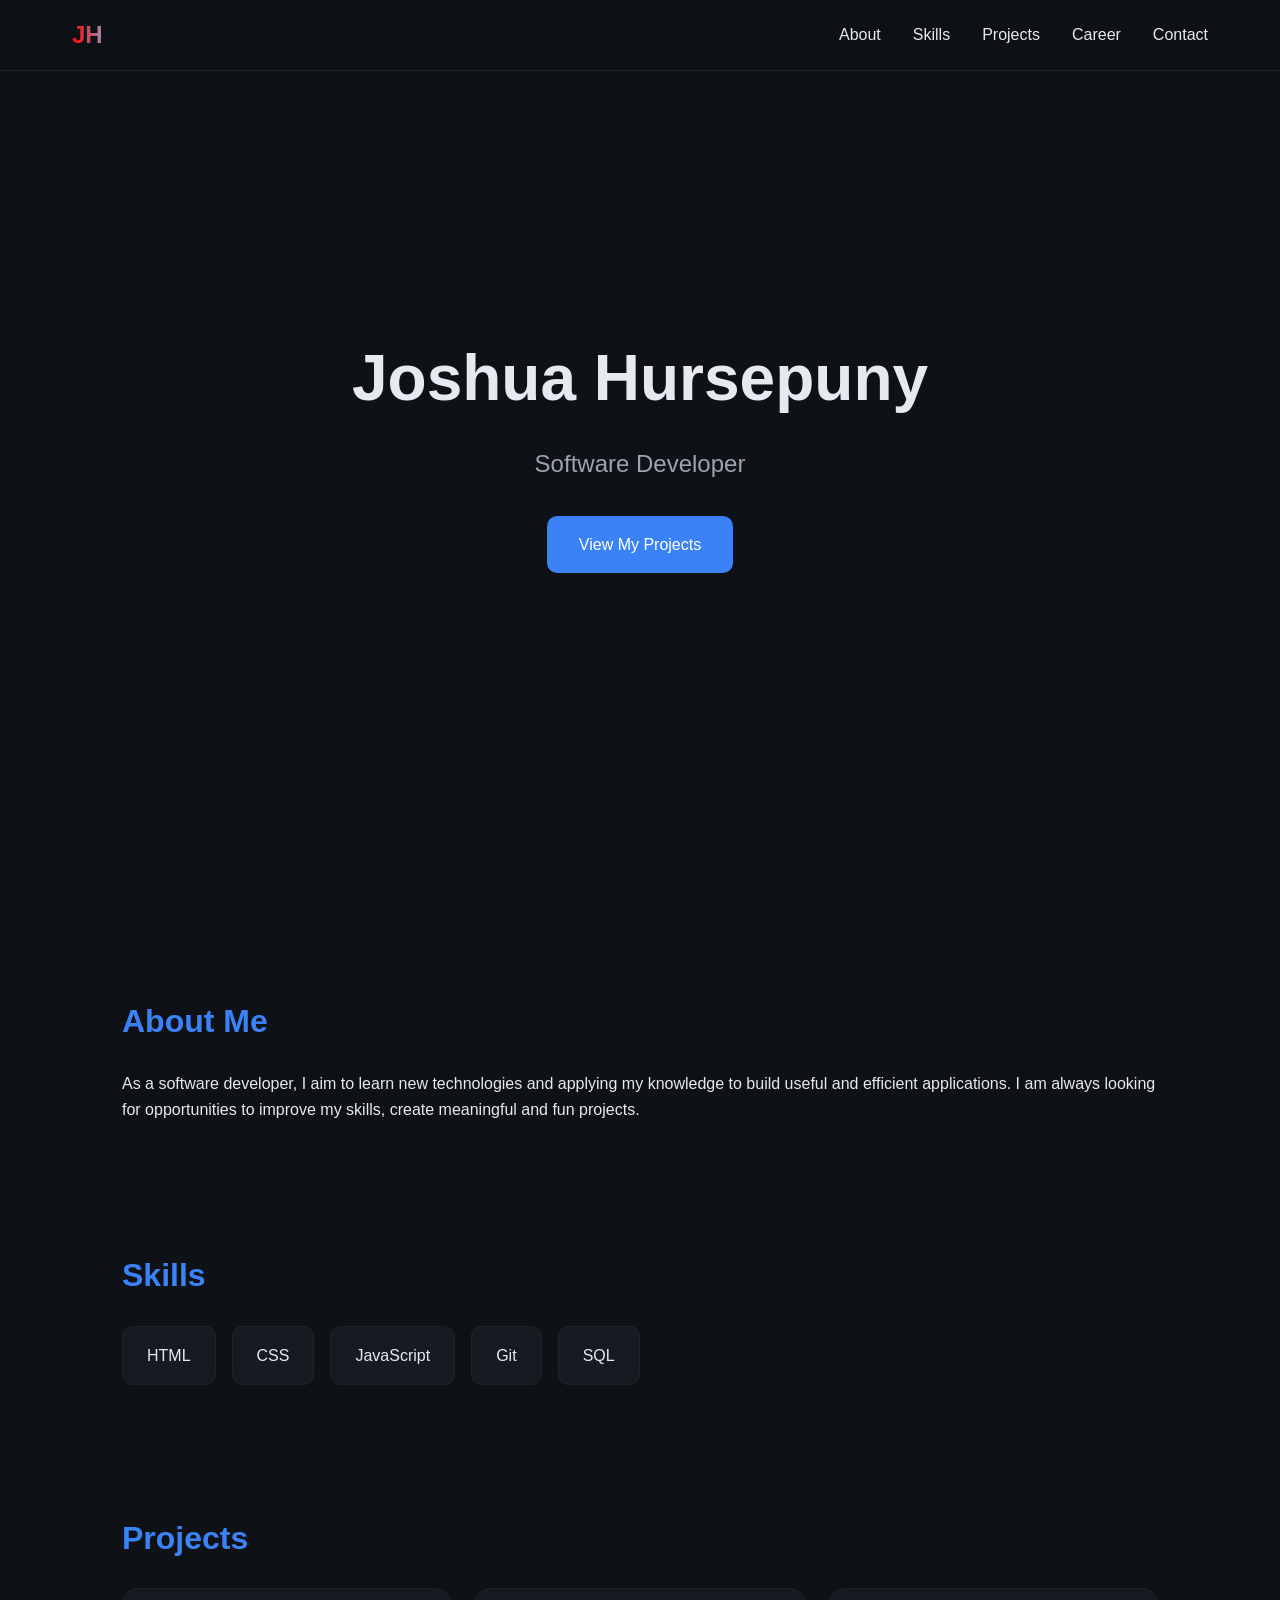
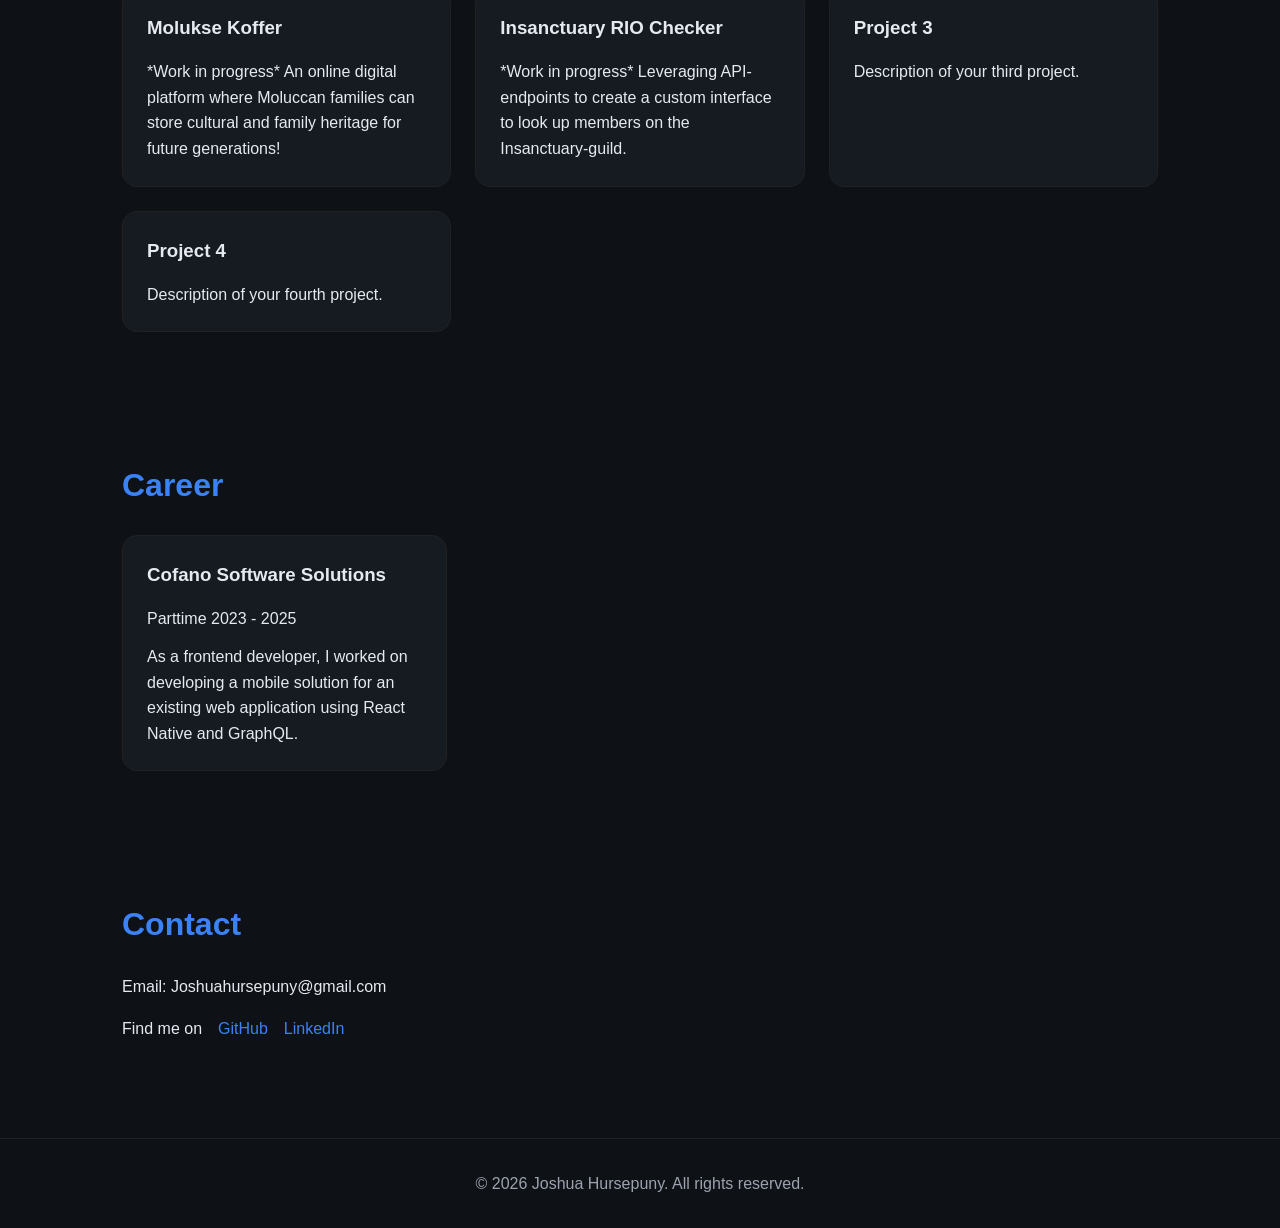
==== index.html @ d1f56ecc "Issue-6: main.html to index.html" ====
<!DOCTYPE html>
<html lang="en">
<head>
    <meta charset="UTF-8">
    <meta name="viewport" content="width=device-width, initial-scale=1.0">
    <title>Joshua Hursepuny | Software Developer</title>
    <link rel="stylesheet" href="styling.css">
</head>
<body>

<nav>
    <div class="nav-container">
        <h2 class="logo">JH</h2>

        <ul>
            <li><a href="#about">About</a></li>
            <li><a href="#skills">Skills</a></li>
            <li><a href="#projects">Projects</a></li>
            <li><a href="#career">Career</a></li>
            <li><a href="#contact">Contact</a></li>
        </ul>
    </div>
</nav>

<header class="hero">
    <h1>Joshua Hursepuny</h1>
    <p>Software Developer</p>

    <a href="#projects" class="btn">
        View My Projects
    </a>
</header>

<main>

    <section id="about" class="section">
        <h2>About Me</h2>

        <p>
            As a software developer, I aim to learn new technologies
            and applying my knowledge to build useful and efficient
            applications. I am always looking for opportunities to
            improve my skills, create meaningful and fun projects.
        </p>
    </section>

    <section id="skills" class="section">
        <h2>Skills</h2>

        <div class="skills-grid">
            <div class="skill">HTML</div>
            <div class="skill">CSS</div>
            <div class="skill">JavaScript</div>
            <div class="skill">Git</div>
            <div class="skill">SQL</div>
        </div>
    </section>

    <section id="projects" class="section">
        <h2>Projects</h2>

        <div class="projects-grid">

            <div class="project-card">
                <a href="https://github.com/OzzyOs/De-Koffer" target="_blank">
                    <h3>Molukse Koffer</h3>
                    <p>*Work in progress* An online digital platform where Moluccan families can store cultural and family heritage for future generations! </p>
                </a>
            </div>

            <div class="project-card">
                <a href="https://github.com/OzzyOs/mythic_plus_checker/tree/main" target="_blank">
                <h3>Insanctuary RIO Checker</h3>
                <p>
                    *Work in progress* Leveraging API-endpoints to create a custom interface to look up members on the Insanctuary-guild.
                </p>
                </a>
            </div>

            <div class="project-card">
                <h3>Project 3</h3>
                <p>
                    Description of your third project.
                </p>
            </div>

            <div class="project-card">
                <h3>Project 4</h3>
                <p>
                    Description of your fourth project.
                </p>
            </div>

        </div>
    </section>

    <section id="career" class="section">
        <h2>Career</h2>
        <div class="career-grid">
            <div class="career-card">
                <h3>Cofano Software Solutions</h3>
                <p id="career-duration">Parttime 2023 - 2025</p>
                <p>As a frontend developer, I worked on developing a mobile solution for an existing web application using React Native and GraphQL.</p>
            </div>
        </div>
    </section>

    <section id="contact" class="section">
        <h2>Contact</h2>

        <p>Email: Joshuahursepuny@gmail.com</p>

        <div class="contact-links">
            <p>Find me on</p>
            <a href="https://github.com/OzzyOs">GitHub</a>
            <a href="https://nl.linkedin.com/in/joshua-hursepuny">LinkedIn</a>
        </div>
    </section>

</main>

<footer>
    <p>© 2026 Joshua Hursepuny. All rights reserved.</p>
</footer>

</body>
</html>
---- styling.css ----
:root {
    --bg: #0E1116;
    --card: #161B22;
    --accent: #3B82F6;
    --text: #E6EAF0;
    --secondary: #9CA3AF;
}

* {
    margin: 0;
    padding: 0;
    box-sizing: border-box;
}

html {
    scroll-behavior: smooth;
}

body {
    background-color: var(--bg);
    color: var(--text);
    font-family: Arial, Helvetica, sans-serif;
    line-height: 1.6;
}

/* NAVIGATION */

nav {
    position: fixed;
    top: 0;
    width: 100%;
    background: rgba(14, 17, 22, 0.95);
    backdrop-filter: blur(10px);
    border-bottom: 1px solid #222;
    z-index: 1000;
}

.nav-container {
    max-width: 1200px;
    margin: auto;
    display: flex;
    justify-content: space-between;
    align-items: center;
    padding: 1rem 2rem;
}

.logo {
    background: linear-gradient(
            90deg,
            #ff0000,
            #8daed9,
            #45b7d1,
            #8daed9,
            #ff0000
    );
    background-size: 500% 100%;
    background-clip: text;
    color: transparent;
    animation: gradient-move 10s linear infinite;
}

nav ul {
    display: flex;
    list-style: none;
    gap: 2rem;
}

nav a {
    color: var(--text);
    text-decoration: none;
    transition: 0.3s;
}

nav a:hover {
    color: var(--accent);
}

/* HERO */

.hero {
    min-height: 100vh;

    display: flex;
    flex-direction: column;
    justify-content: center;
    align-items: center;

    text-align: center;
    padding: 2rem;
}

.hero h1 {
    font-size: 4rem;
    margin-bottom: 1rem;
}

.hero p {
    color: var(--secondary);
    font-size: 1.5rem;
    margin-bottom: 2rem;
}

.btn {
    background: var(--accent);
    color: white;

    text-decoration: none;

    padding: 1rem 2rem;
    border-radius: 10px;

    transition: 0.3s;
}

.btn:hover {
    transform: translateY(-3px);
}

/* SECTIONS */

.section {
    max-width: 1100px;

    margin: 4rem auto;
    padding: 2rem;
}

.section h2 {
    font-size: 2rem;
    margin-bottom: 1.5rem;

    color: var(--accent);
}

/* SKILLS */

.skills-grid {
    display: flex;
    flex-wrap: wrap;
    gap: 1rem;
}

.skill {
    background: var(--card);

    padding: 1rem 1.5rem;

    border-radius: 10px;
    border: 1px solid #222;
}

/* PROJECTS */

.projects-grid {
    display: grid;

    grid-template-columns:
        repeat(auto-fit, minmax(250px, 1fr));

    gap: 1.5rem;
}

.project-card {
    background: var(--card);

    padding: 1.5rem;

    border-radius: 15px;

    border: 1px solid #222;

    transition: 0.3s;
}

.project-card a {
    text-decoration: none;
    color: inherit;
}

.project-card:hover {
    transform: translateY(-5px);

    box-shadow:
            0 0 20px rgba(0, 150, 0, 0.3);
}

.project-card h3 {
    margin-bottom: 1rem;
}
/* CAREER */

.career-grid {
    display: grid;

    grid-template-columns:
        repeat(auto-fit, minmax(250px, 1fr));

    gap: 1.5rem;
}

.career-card {
    background: var(--card);

    padding: 1.5rem;

    border-radius: 15px;

    border: 1px solid #222;

    transition: 0.3s;

    width: 325px;
}

.career-card h3 {
    margin-bottom: 1rem;
}

#career-duration {
    margin-bottom: 0.75rem;
}

/* CONTACT */

.contact-links {
    margin-top: 1rem;

    display: flex;
    gap: 1rem;
}

.contact-links a {
    color: var(--accent);
    text-decoration: none;
}

/* FOOTER */

footer {
    text-align: center;

    padding: 2rem;

    border-top: 1px solid #222;

    color: var(--secondary);
}

/* GRADIENT KEYFRAMES*/

@keyframes gradient-move {
    from {
        background-position: 0% 50%;
    }
    to {
        background-position: 100% 50%;
    }
}

/* MOBILE */

@media (max-width: 768px) {

    .hero h1 {
        font-size: 2.5rem;
    }

    .hero p {
        font-size: 1.2rem;
    }

    .nav-container {
        flex-direction: column;
        gap: 1rem;
    }

    nav ul {
        gap: 1rem;
    }
}
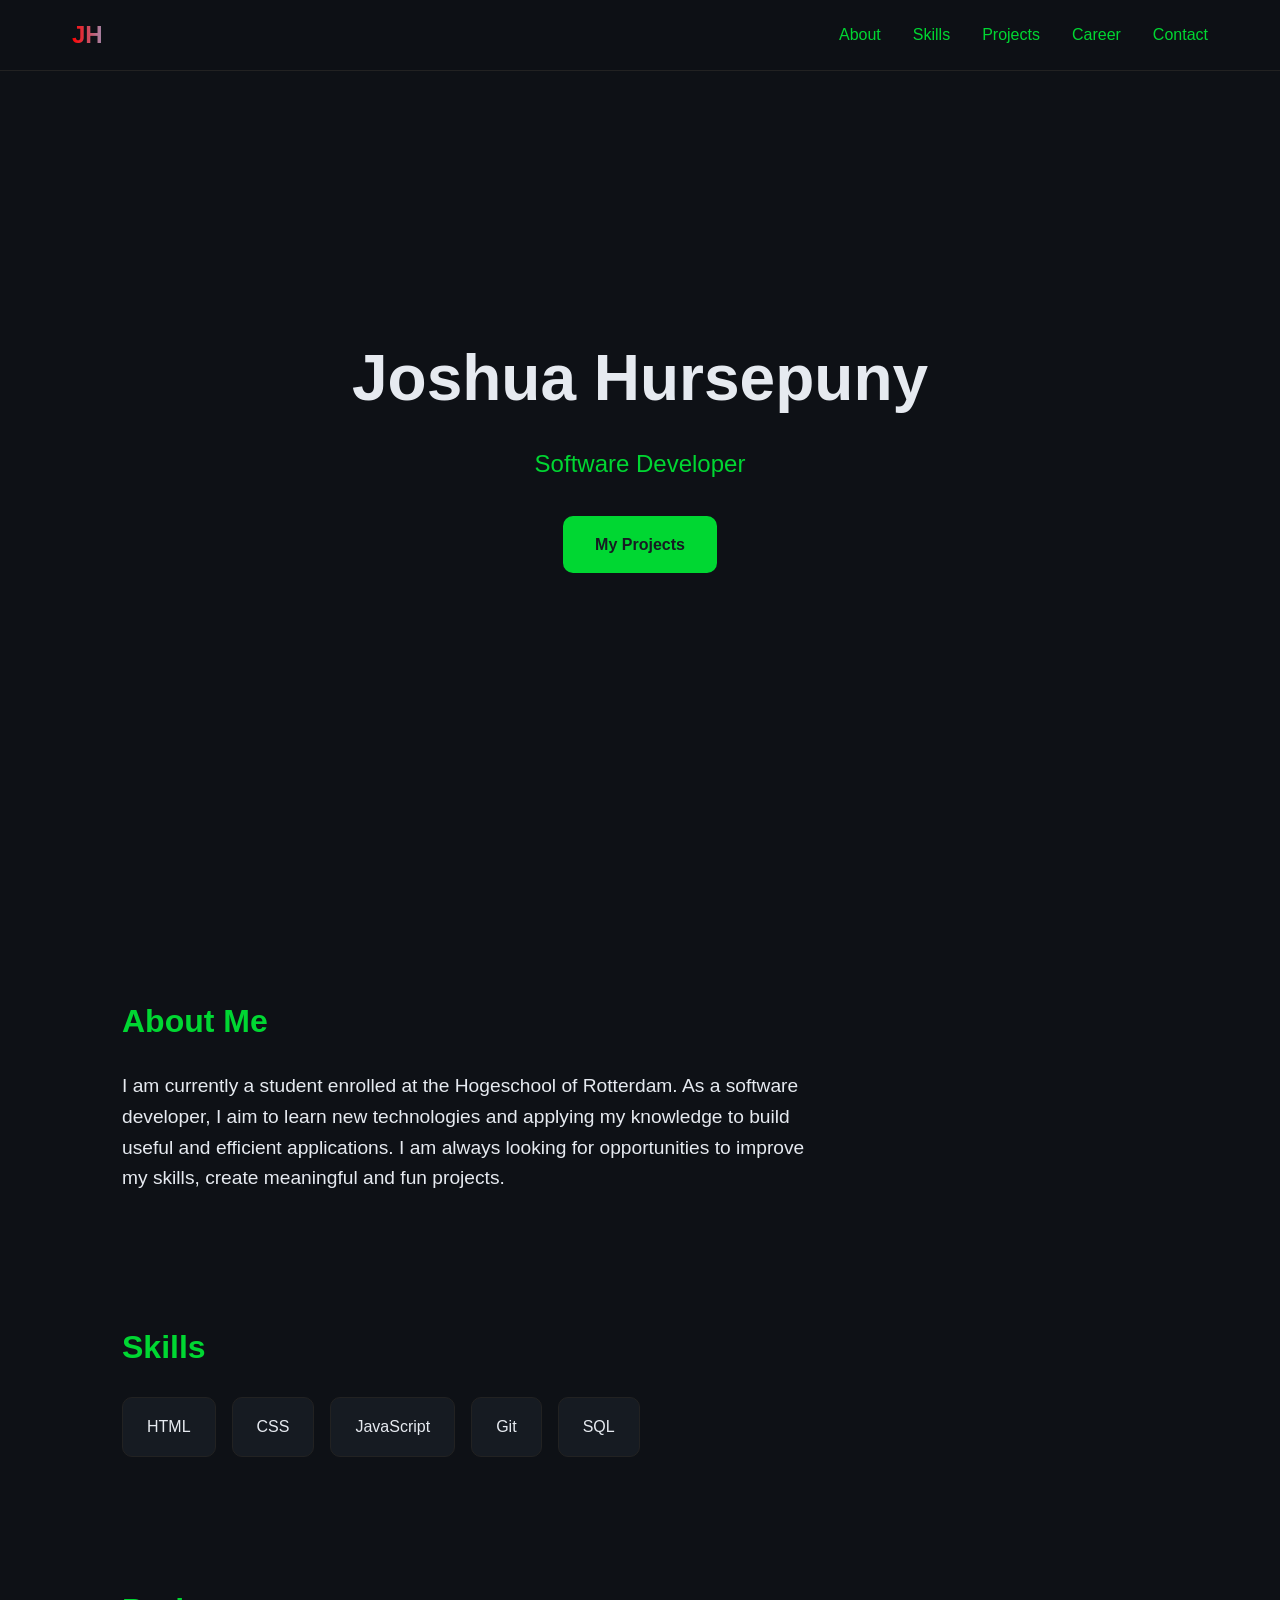
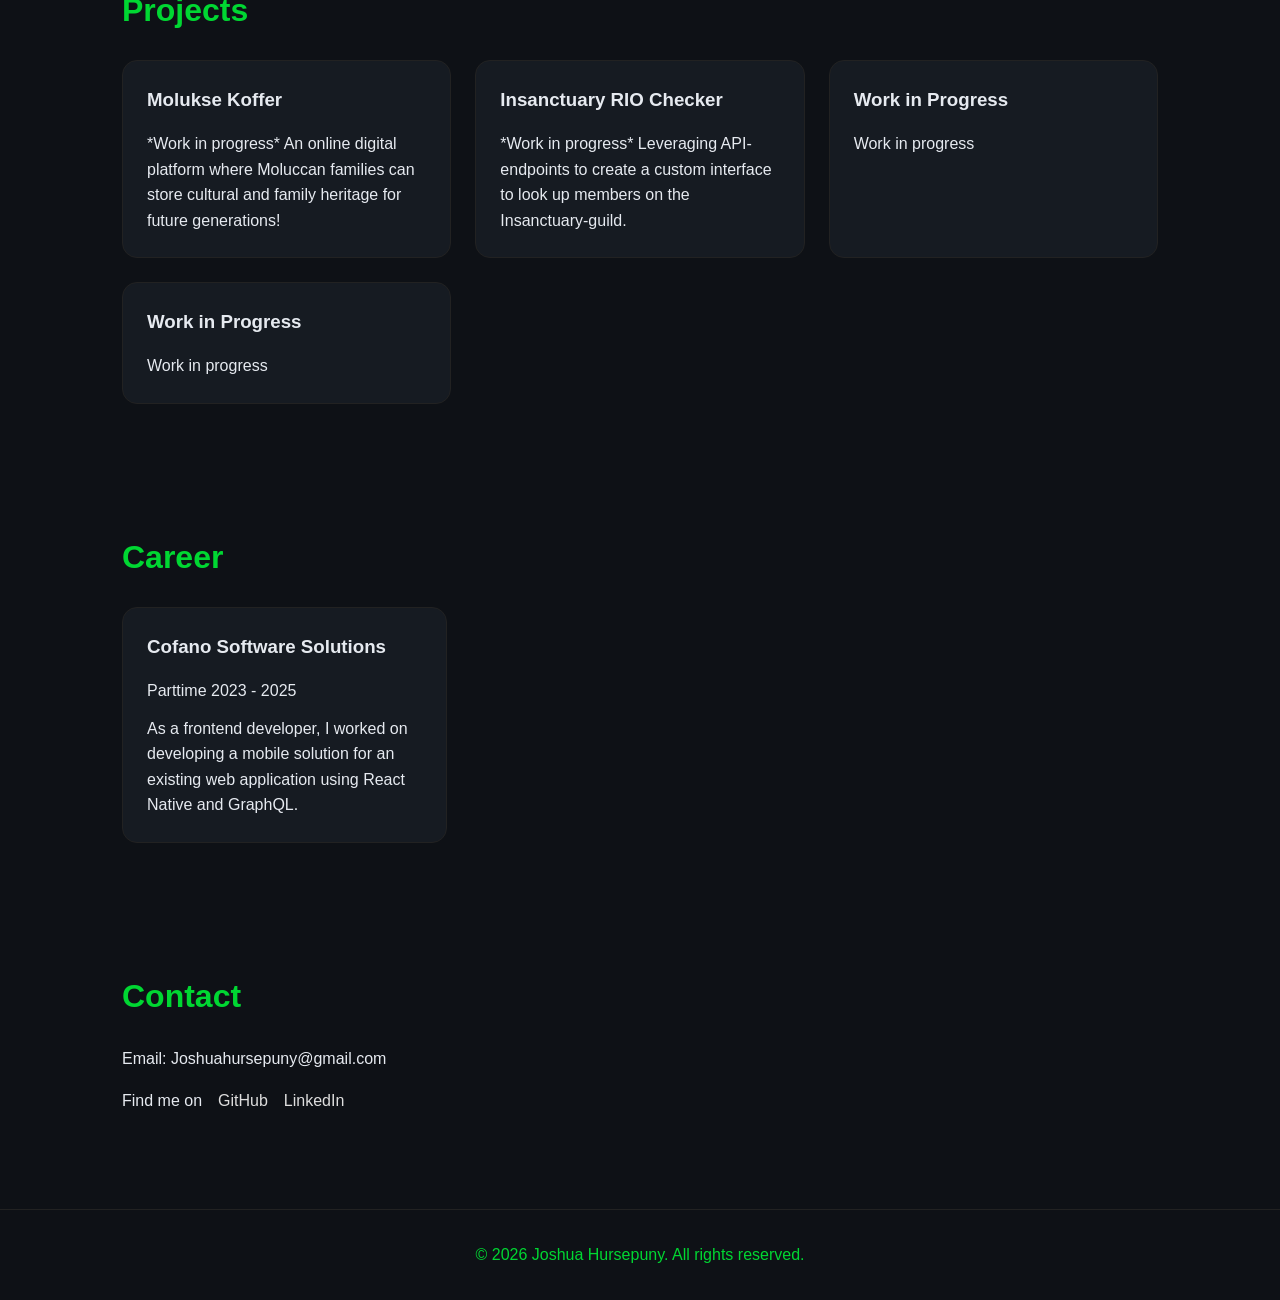
==== commit 12357059: "Issue-7: Adjust styling. Adjust colors." ====
--- a/index.html
+++ b/index.html
@@ -27,7 +27,7 @@
     <p>Software Developer</p>
 
     <a href="#projects" class="btn">
-        View My Projects
+        My Projects
     </a>
 </header>
 
@@ -37,6 +37,7 @@
         <h2>About Me</h2>
 
         <p>
+            I am currently a student enrolled at the Hogeschool of Rotterdam.
             As a software developer, I aim to learn new technologies
             and applying my knowledge to build useful and efficient
             applications. I am always looking for opportunities to
@@ -78,16 +79,16 @@
             </div>
 
             <div class="project-card">
-                <h3>Project 3</h3>
+                <h3>Work in Progress</h3>
                 <p>
-                    Description of your third project.
+                    Work in progress
                 </p>
             </div>
 
             <div class="project-card">
-                <h3>Project 4</h3>
+                <h3>Work in Progress</h3>
                 <p>
-                    Description of your fourth project.
+                    Work in progress
                 </p>
             </div>
 
--- a/styling.css
+++ b/styling.css
@@ -1,9 +1,9 @@
 :root {
     --bg: #0E1116;
     --card: #161B22;
-    --accent: #3B82F6;
+    --accent: #dedede;
     --text: #E6EAF0;
-    --secondary: #9CA3AF;
+    --secondary: #00d732;
 }
 
 * {
@@ -19,7 +19,7 @@
 body {
     background-color: var(--bg);
     color: var(--text);
-    font-family: Arial, Helvetica, sans-serif;
+    font-family: Geist, Arial, Helvetica, sans-serif;
     line-height: 1.6;
 }
 
@@ -66,7 +66,7 @@
 }
 
 nav a {
-    color: var(--text);
+    color: var(--secondary);
     text-decoration: none;
     transition: 0.3s;
 }
@@ -100,20 +100,27 @@
     margin-bottom: 2rem;
 }
 
+/*.hero .open-to-work {*/
+/*    font-weight: bold;*/
+/*}*/
+
 .btn {
-    background: var(--accent);
-    color: white;
+    background: var(--secondary);
+    color: var(--card);
 
     text-decoration: none;
 
     padding: 1rem 2rem;
     border-radius: 10px;
 
-    transition: 0.3s;
-}
+    font-weight: bold;
+
+    transition: 0.3s;
+}
+
 
 .btn:hover {
-    transform: translateY(-3px);
+    transform: translateY(-5px);
 }
 
 /* SECTIONS */
@@ -129,7 +136,12 @@
     font-size: 2rem;
     margin-bottom: 1.5rem;
 
-    color: var(--accent);
+    color: var(--secondary);
+}
+
+#about p {
+    max-width: 700px;
+    font-size: larger;
 }
 
 /* SKILLS */
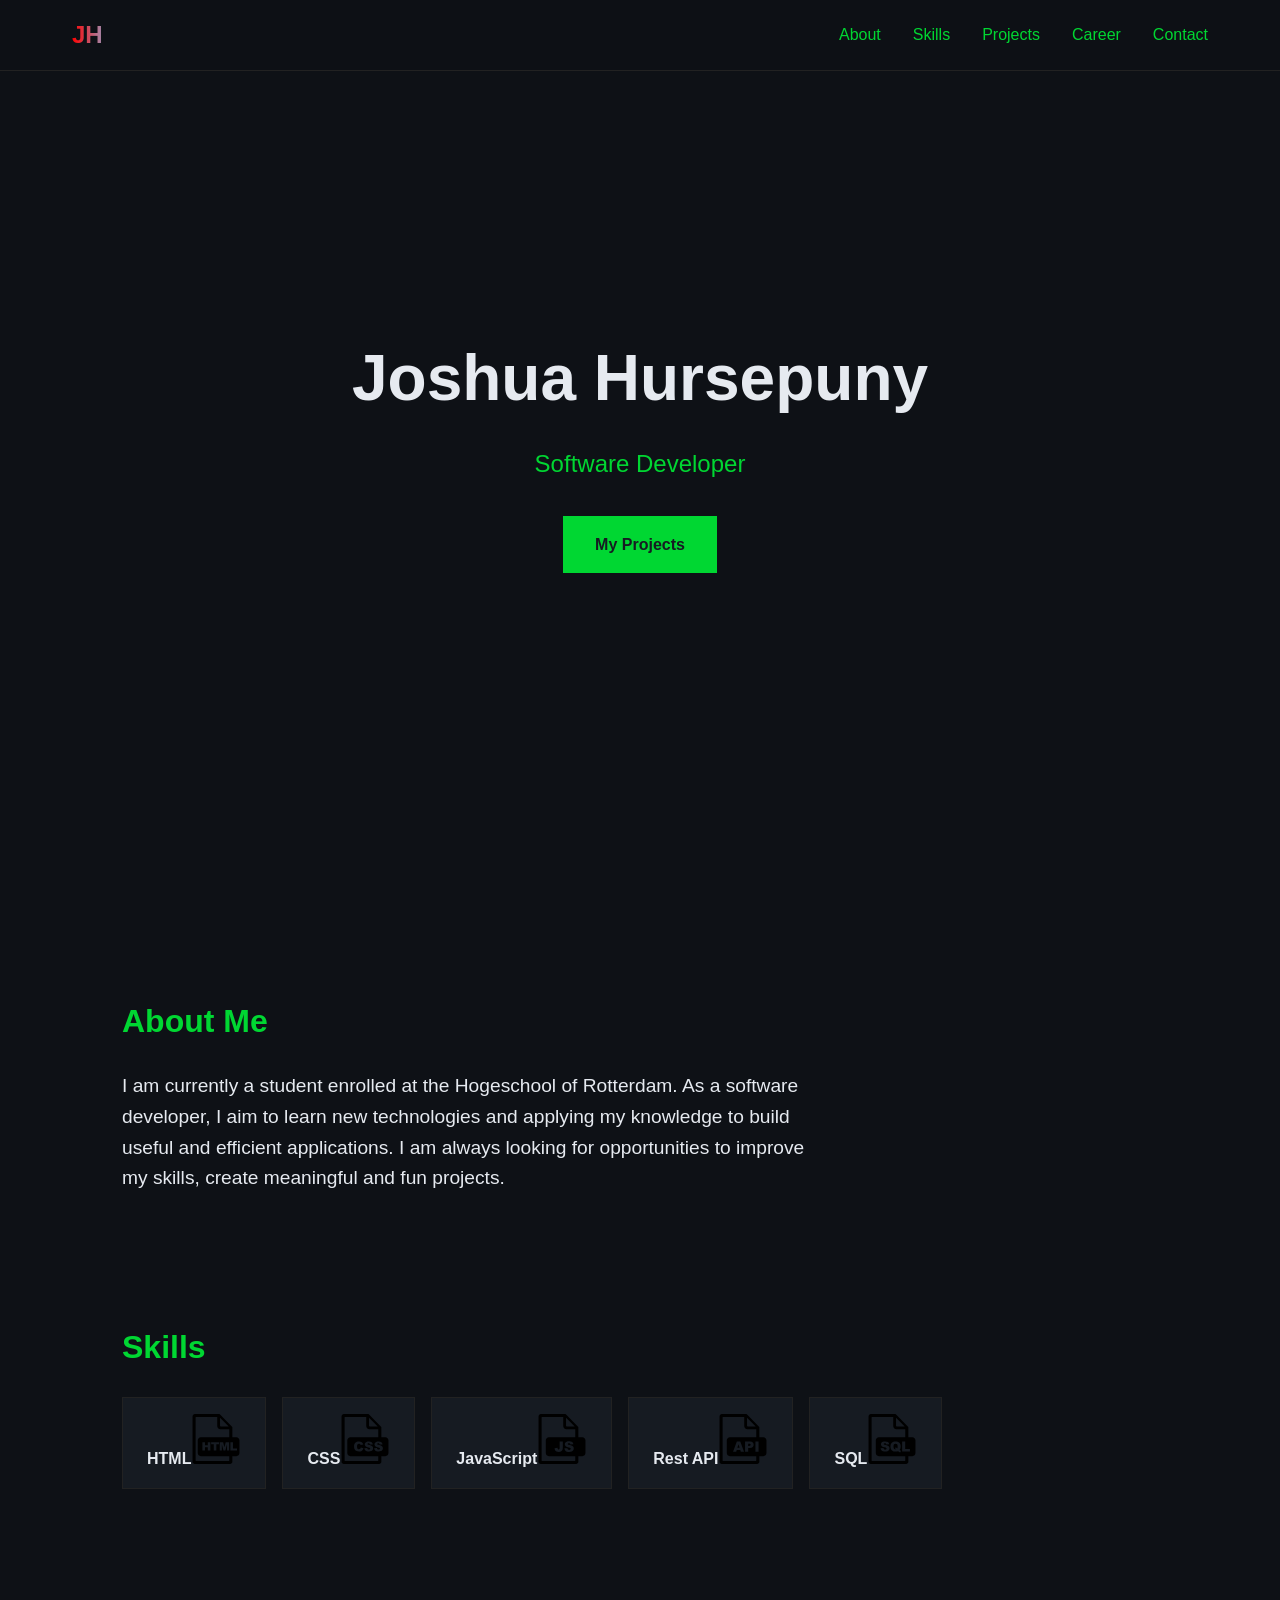
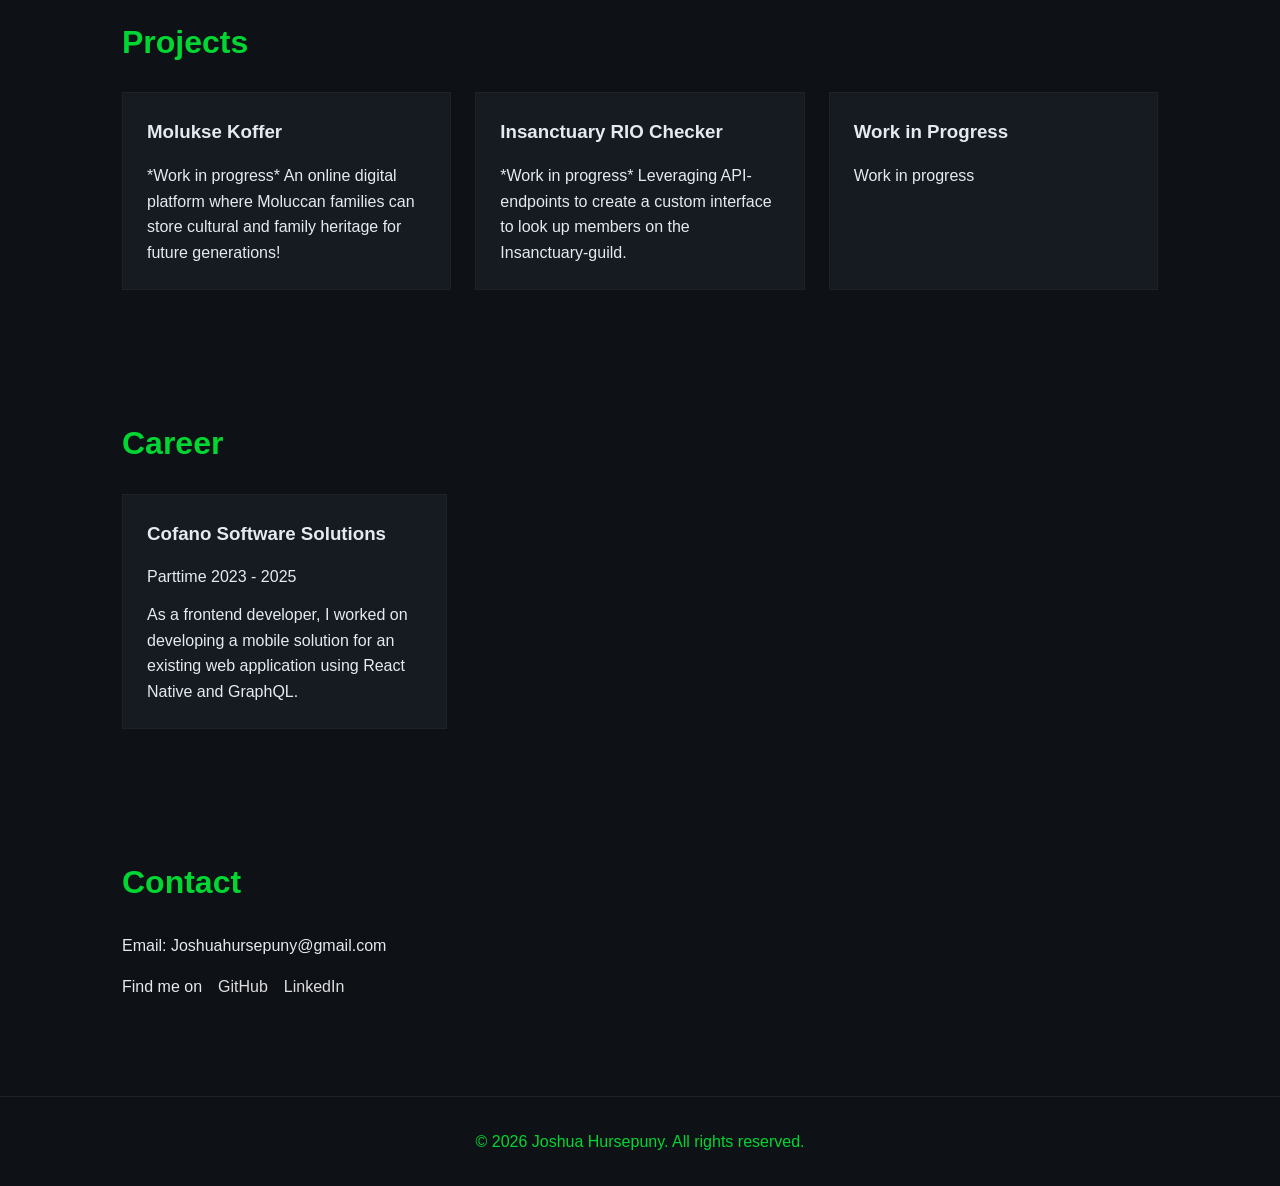
==== commit e68b7dee: "Issue-7: Adjust styling. Adjust colors." ====
--- a/index.html
+++ b/index.html
@@ -49,11 +49,11 @@
         <h2>Skills</h2>
 
         <div class="skills-grid">
-            <div class="skill">HTML</div>
-            <div class="skill">CSS</div>
-            <div class="skill">JavaScript</div>
-            <div class="skill">Git</div>
-            <div class="skill">SQL</div>
+            <div class="skill">HTML<img src="assets/html-file-icon.svg" alt="HTML"> </div>
+            <div class="skill">CSS<img src="assets/css-file-icon.svg" alt="CSS"></div>
+            <div class="skill">JavaScript<img src="assets/js-file-icon.svg" alt="JavaScript"> </div>
+            <div class="skill">Rest API<img src="assets/api-file-icon.svg" alt="RESTAPI"> </div>
+            <div class="skill">SQL<img src="assets/sql-file-icon.svg" alt="SQL"></div>
         </div>
     </section>
 
@@ -85,13 +85,6 @@
                 </p>
             </div>
 
-            <div class="project-card">
-                <h3>Work in Progress</h3>
-                <p>
-                    Work in progress
-                </p>
-            </div>
-
         </div>
     </section>
 
@@ -113,8 +106,8 @@
 
         <div class="contact-links">
             <p>Find me on</p>
-            <a href="https://github.com/OzzyOs">GitHub</a>
-            <a href="https://nl.linkedin.com/in/joshua-hursepuny">LinkedIn</a>
+            <a href="https://github.com/OzzyOs" target="_blank">GitHub</a>
+            <a href="https://nl.linkedin.com/in/joshua-hursepuny" target="_blank">LinkedIn</a>
         </div>
     </section>
 
--- a/styling.css
+++ b/styling.css
@@ -111,7 +111,7 @@
     text-decoration: none;
 
     padding: 1rem 2rem;
-    border-radius: 10px;
+    /*border-radius: 10px;*/
 
     font-weight: bold;
 
@@ -121,6 +121,8 @@
 
 .btn:hover {
     transform: translateY(-5px);
+    box-shadow:
+            0 0 15px rgba(0, 150, 0, 0.3);
 }
 
 /* SECTIONS */
@@ -130,6 +132,8 @@
 
     margin: 4rem auto;
     padding: 2rem;
+
+    scroll-margin-top: 75px; /* When scrolling to this element, stop this many pixels before the top */
 }
 
 .section h2 {
@@ -155,10 +159,17 @@
 .skill {
     background: var(--card);
 
+    font-weight: bold;
     padding: 1rem 1.5rem;
-
-    border-radius: 10px;
+    gap: 1rem;
+    /*border-radius: 10px;*/
     border: 1px solid #222;
+}
+
+.skill img {
+    width: 50px;
+    height: 50px;
+    color: red;
 }
 
 /* PROJECTS */
@@ -177,7 +188,7 @@
 
     padding: 1.5rem;
 
-    border-radius: 15px;
+    /*border-radius: 15px;*/
 
     border: 1px solid #222;
 
@@ -215,7 +226,7 @@
 
     padding: 1.5rem;
 
-    border-radius: 15px;
+    /*border-radius: 15px;*/
 
     border: 1px solid #222;
 
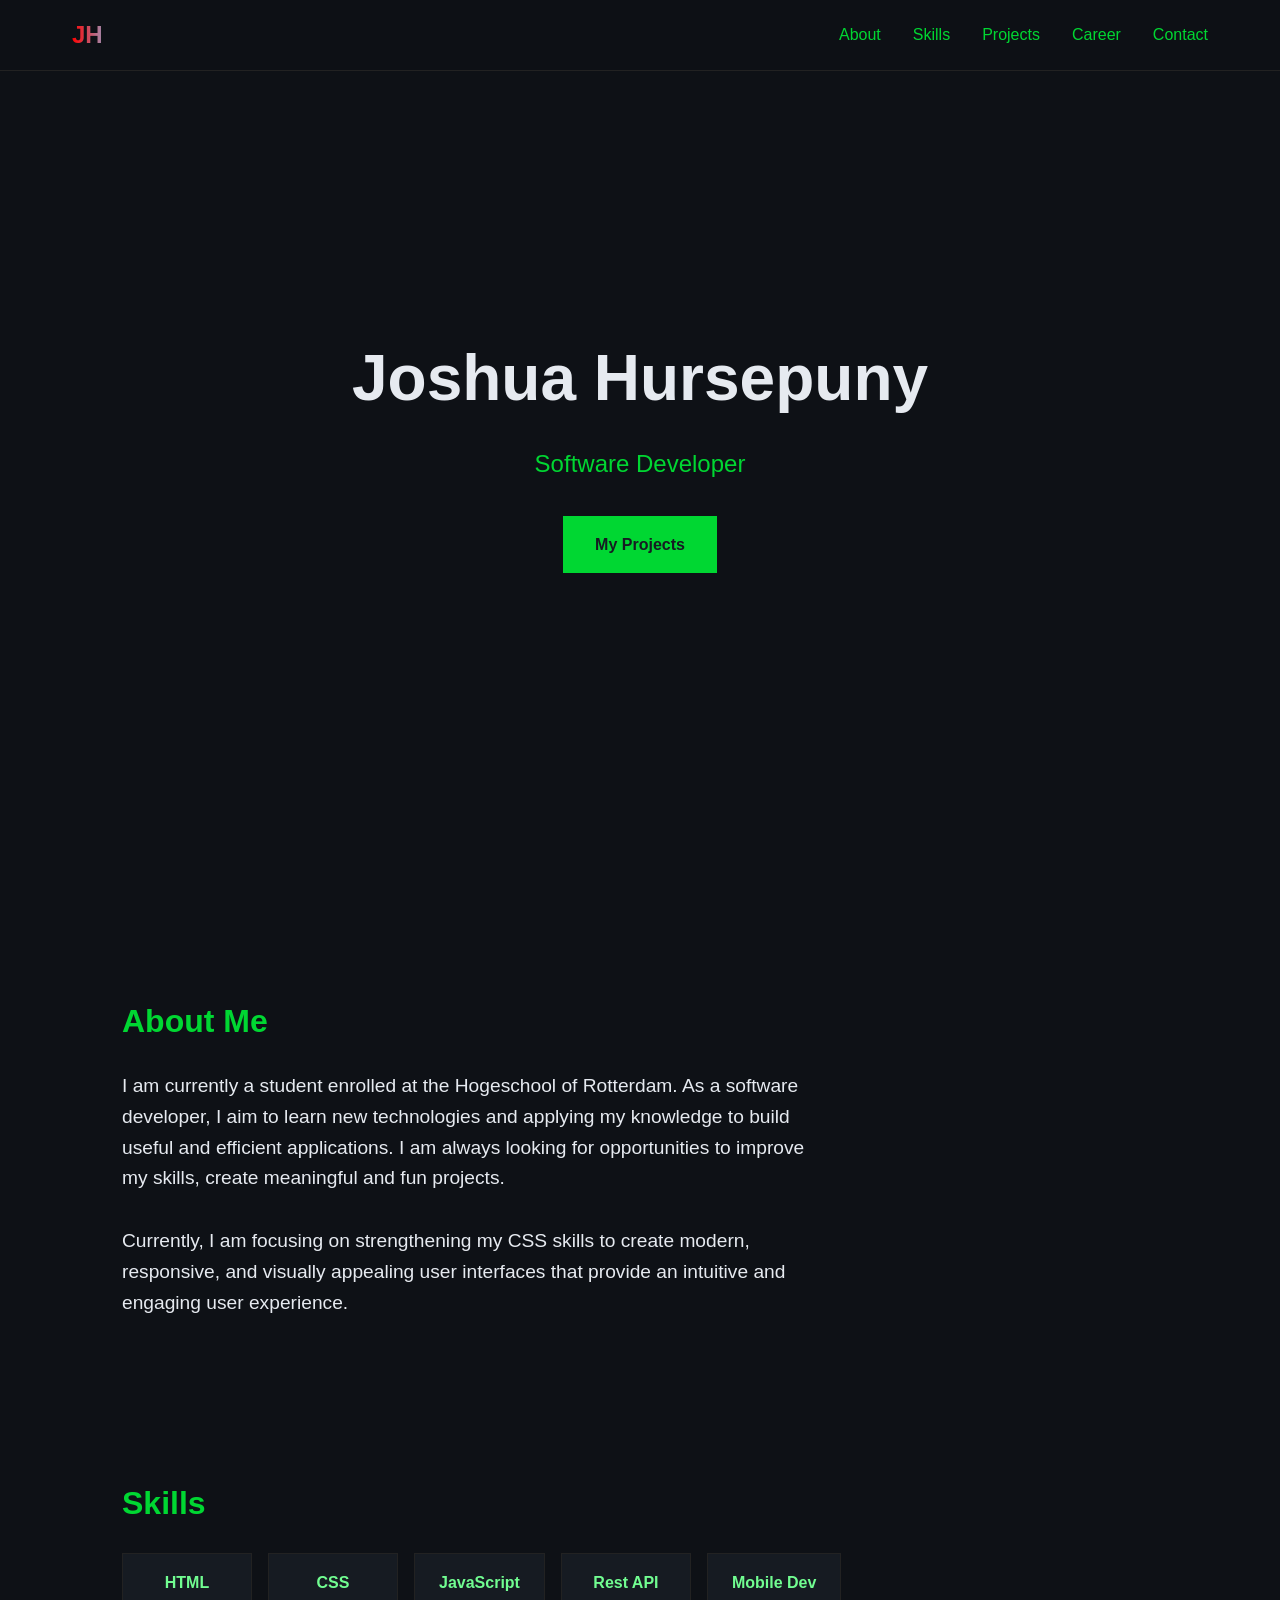
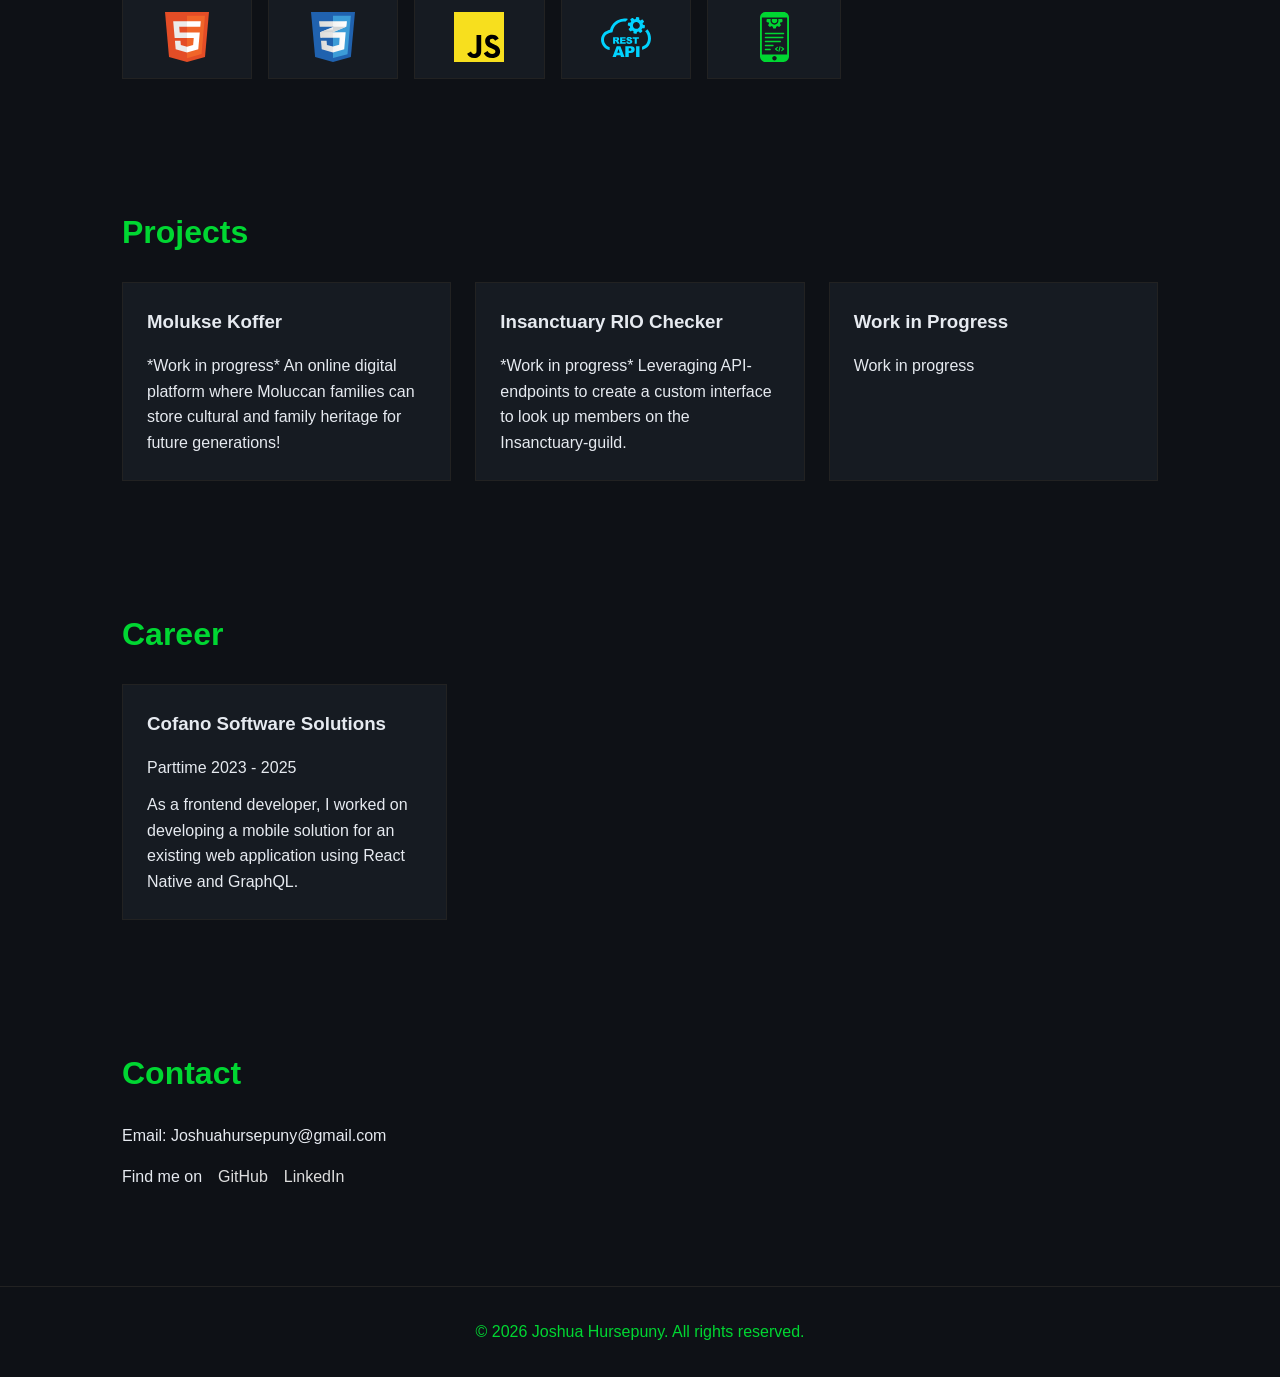
==== commit 092d899f: "Issue-9: Added new SVG's. Removed unused images. Changed styling of elements." ====
--- a/index.html
+++ b/index.html
@@ -43,17 +43,22 @@
             applications. I am always looking for opportunities to
             improve my skills, create meaningful and fun projects.
         </p>
+        <p>
+            Currently, I am focusing on strengthening my CSS skills to create
+            modern, responsive, and visually appealing user interfaces that
+            provide an intuitive and engaging user experience.
+        </p>
     </section>
 
     <section id="skills" class="section">
         <h2>Skills</h2>
 
         <div class="skills-grid">
-            <div class="skill">HTML<img src="assets/html-file-icon.svg" alt="HTML"> </div>
-            <div class="skill">CSS<img src="assets/css-file-icon.svg" alt="CSS"></div>
-            <div class="skill">JavaScript<img src="assets/js-file-icon.svg" alt="JavaScript"> </div>
-            <div class="skill">Rest API<img src="assets/api-file-icon.svg" alt="RESTAPI"> </div>
-            <div class="skill">SQL<img src="assets/sql-file-icon.svg" alt="SQL"></div>
+            <div class="skill">HTML<img src="assets/html-icon.svg" alt="HTML"> </div>
+            <div class="skill">CSS<img src="assets/css-icon.svg" alt="CSS"></div>
+            <div class="skill">JavaScript<img src="assets/javascript-programming-language-icon.svg" alt="JavaScript"> </div>
+            <div class="skill">Rest API<img src="assets/rest-api-icon.svg" alt="RESTAPI"> </div>
+            <div class="skill">Mobile Dev<img src="assets/app-development-icon.svg" alt="SQL"></div>
         </div>
     </section>
 
--- a/styling.css
+++ b/styling.css
@@ -4,6 +4,8 @@
     --accent: #dedede;
     --text: #E6EAF0;
     --secondary: #00d732;
+    --tertiary: #71fd91;
+    --svg: #00d3ff;
 }
 
 * {
@@ -146,6 +148,7 @@
 #about p {
     max-width: 700px;
     font-size: larger;
+    margin-bottom: 2rem;
 }
 
 /* SKILLS */
@@ -162,14 +165,23 @@
     font-weight: bold;
     padding: 1rem 1.5rem;
     gap: 1rem;
-    /*border-radius: 10px;*/
+
     border: 1px solid #222;
+    display: flex;
+    flex-direction: column;
+    align-items: center;
+    justify-content: center;
+
+    min-width: 130px;
+    min-height: 120px;
+
+    color: var(--tertiary);
 }
 
 .skill img {
     width: 50px;
     height: 50px;
-    color: red;
+    object-fit: contain;
 }
 
 /* PROJECTS */
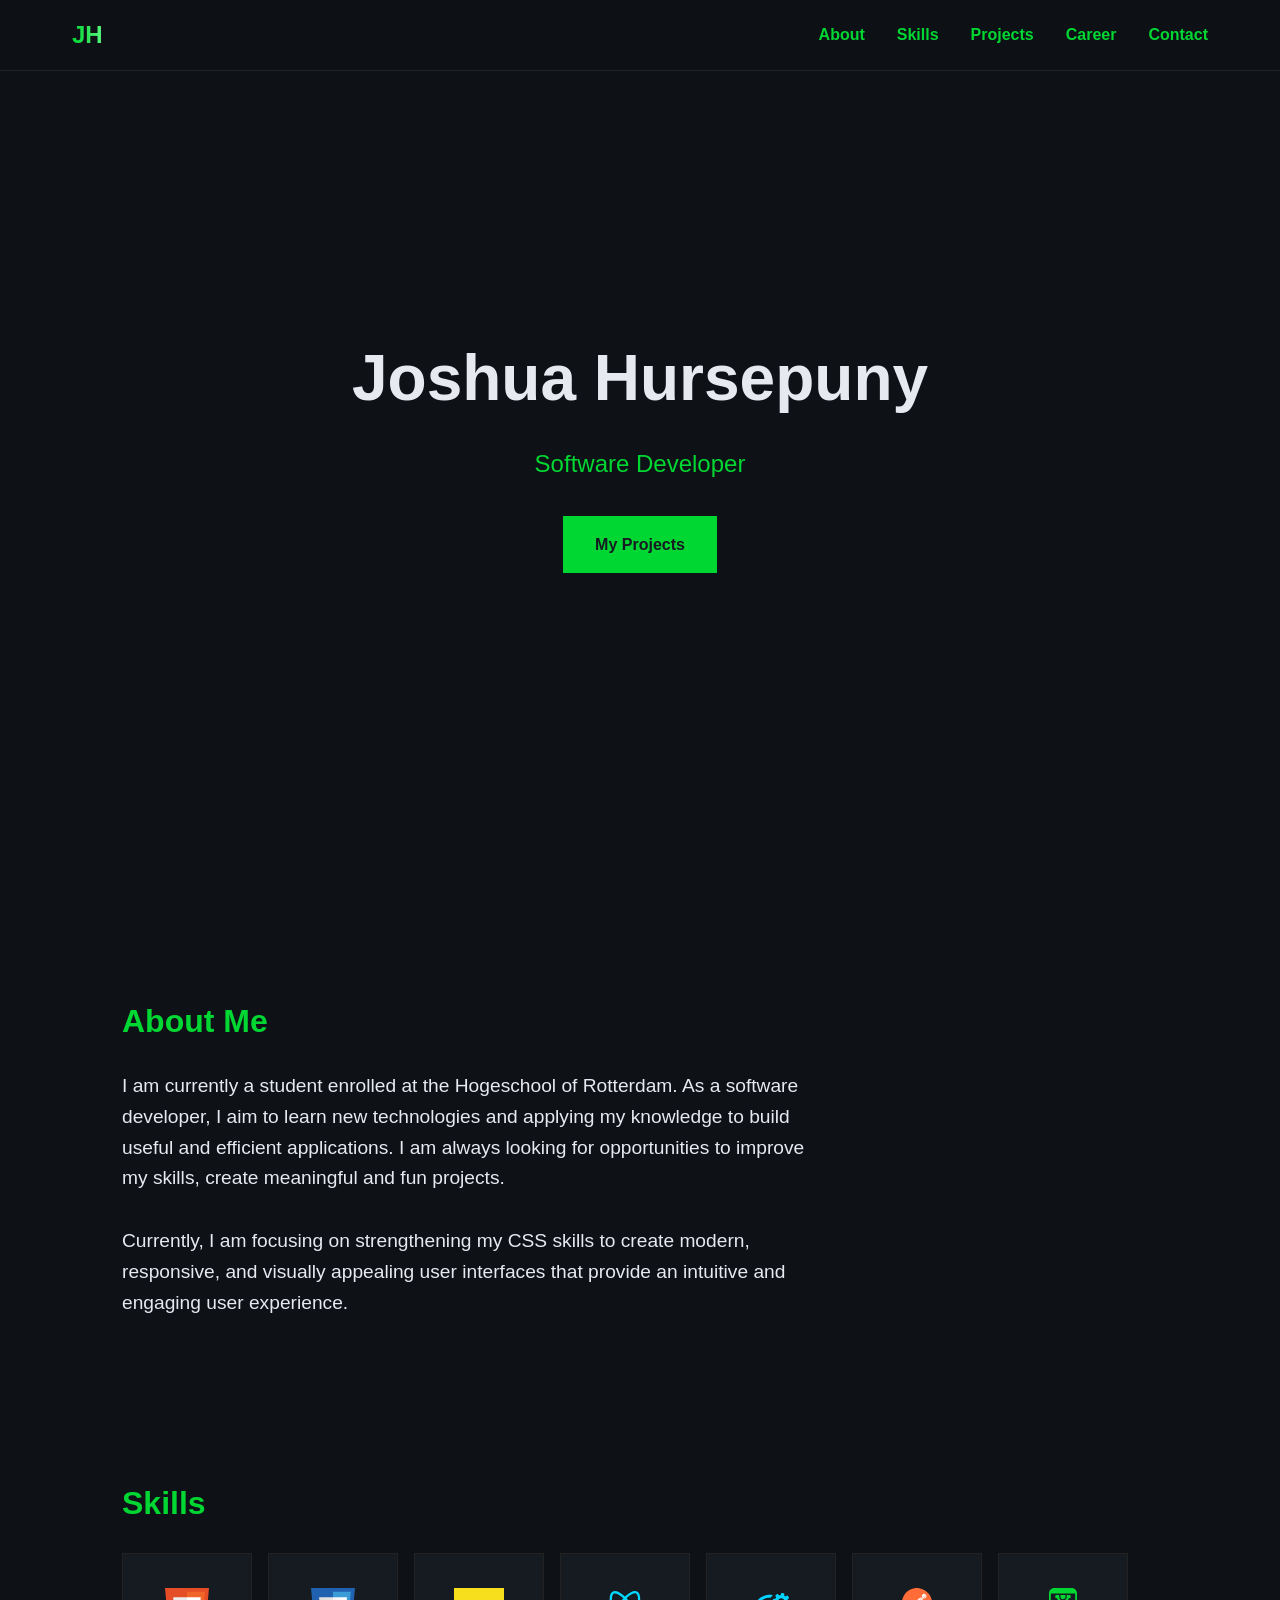
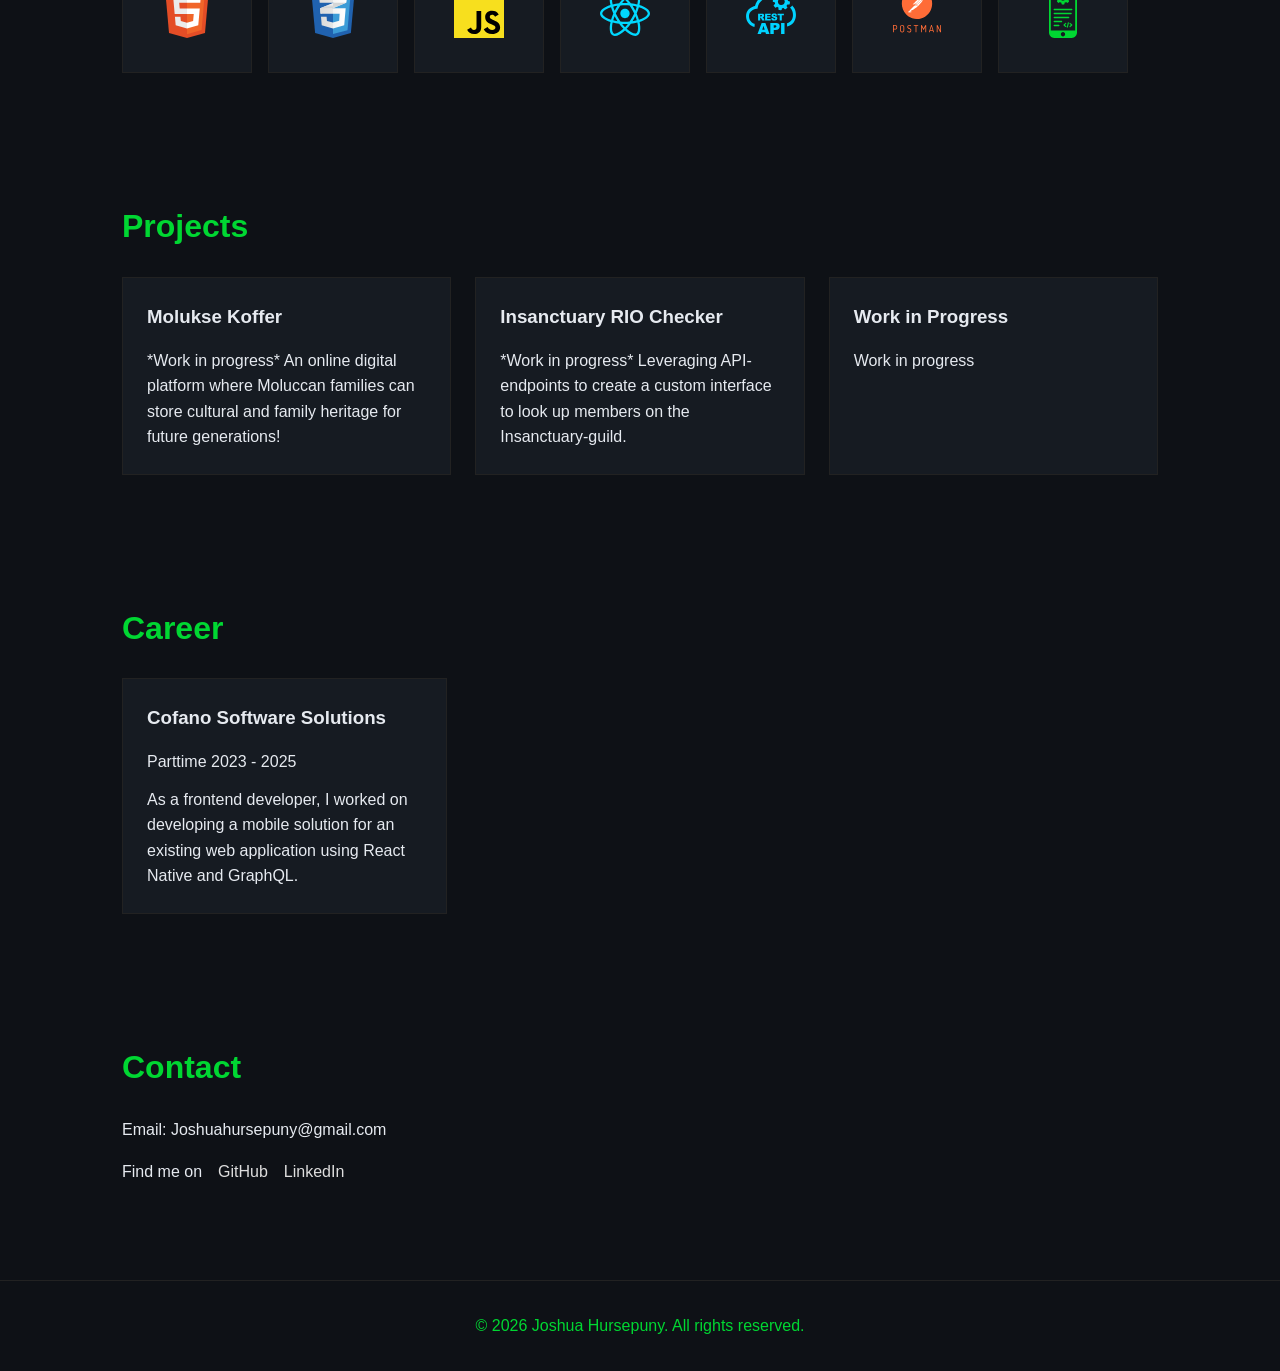
==== commit 3c49d17f: "Issue-11: Add extra skills. Add hovering styling to skills. Add links to each skills." ====
--- a/index.html
+++ b/index.html
@@ -54,11 +54,33 @@
         <h2>Skills</h2>
 
         <div class="skills-grid">
-            <div class="skill">HTML<img src="assets/html-icon.svg" alt="HTML"> </div>
-            <div class="skill">CSS<img src="assets/css-icon.svg" alt="CSS"></div>
-            <div class="skill">JavaScript<img src="assets/javascript-programming-language-icon.svg" alt="JavaScript"> </div>
-            <div class="skill">Rest API<img src="assets/rest-api-icon.svg" alt="RESTAPI"> </div>
-            <div class="skill">Mobile Dev<img src="assets/app-development-icon.svg" alt="SQL"></div>
+            <a href="https://www.w3schools.com/html/html_intro.asp" target="_blank" rel="noopener noreferrer">
+                <div class="skill"><img src="assets/html-icon.svg" alt="HTML"> </div>
+            </a>
+
+            <a href="https://css-tricks.com" target="_blank" rel="noopener noreferrer">
+                <div class="skill"><img src="assets/css-icon.svg" alt="CSS"></div>
+            </a>
+
+            <a href="https://developer.mozilla.org/en-US/docs/Web/JavaScript" target="_blank" rel="noopener noreferrer">
+                <div class="skill"><img src="assets/javascript-programming-language-icon.svg" alt="JavaScript"></div>
+            </a>
+
+            <a href="https://react.dev" target="_blank" rel="noopener noreferrer">
+                <div class="skill"><img src="assets/react-js-icon.svg" alt="React"></div>
+            </a>
+
+            <a href="https://www.geeksforgeeks.org/node-js/rest-api-introduction/" target="_blank" rel="noopener noreferrer">
+                <div class="skill"><img src="assets/rest-api-icon.svg" alt="RESTAPI"></div>
+            </a>
+
+            <a href="https://www.postman.com" target="_blank" rel="noopener noreferrer">
+                <div class="skill"><img src="assets/Postman-logo-vertical-orange-2021.svg" alt="Postman"></div>
+            </a>
+
+            <a href="https://reactnative.dev" target="_blank" rel="noopener noreferrer">
+                <div class="skill"><img src="assets/app-development-icon.svg" alt="SQL"></div>
+            </a>
         </div>
     </section>
 
--- a/styling.css
+++ b/styling.css
@@ -49,11 +49,11 @@
 .logo {
     background: linear-gradient(
             90deg,
-            #ff0000,
-            #8daed9,
-            #45b7d1,
-            #8daed9,
-            #ff0000
+            #00d732,
+            #71fd91,
+            #b2f6c0,
+            #71fd91,
+            #00d732
     );
     background-size: 500% 100%;
     background-clip: text;
@@ -71,6 +71,7 @@
     color: var(--secondary);
     text-decoration: none;
     transition: 0.3s;
+    font-weight: bold;
 }
 
 nav a:hover {
@@ -102,10 +103,6 @@
     margin-bottom: 2rem;
 }
 
-/*.hero .open-to-work {*/
-/*    font-weight: bold;*/
-/*}*/
-
 .btn {
     background: var(--secondary);
     color: var(--card);
@@ -113,13 +110,11 @@
     text-decoration: none;
 
     padding: 1rem 2rem;
-    /*border-radius: 10px;*/
 
     font-weight: bold;
 
     transition: 0.3s;
 }
-
 
 .btn:hover {
     transform: translateY(-5px);
@@ -178,6 +173,15 @@
     color: var(--tertiary);
 }
 
+.skill:hover {
+    transform: translateY(-5px);
+
+    box-shadow:
+            0 0 20px rgba(0, 150, 0, 0.3);
+
+    transition: 0.3s;
+}
+
 .skill img {
     width: 50px;
     height: 50px;
@@ -200,8 +204,6 @@
 
     padding: 1.5rem;
 
-    /*border-radius: 15px;*/
-
     border: 1px solid #222;
 
     transition: 0.3s;
@@ -238,8 +240,6 @@
 
     padding: 1.5rem;
 
-    /*border-radius: 15px;*/
-
     border: 1px solid #222;
 
     transition: 0.3s;
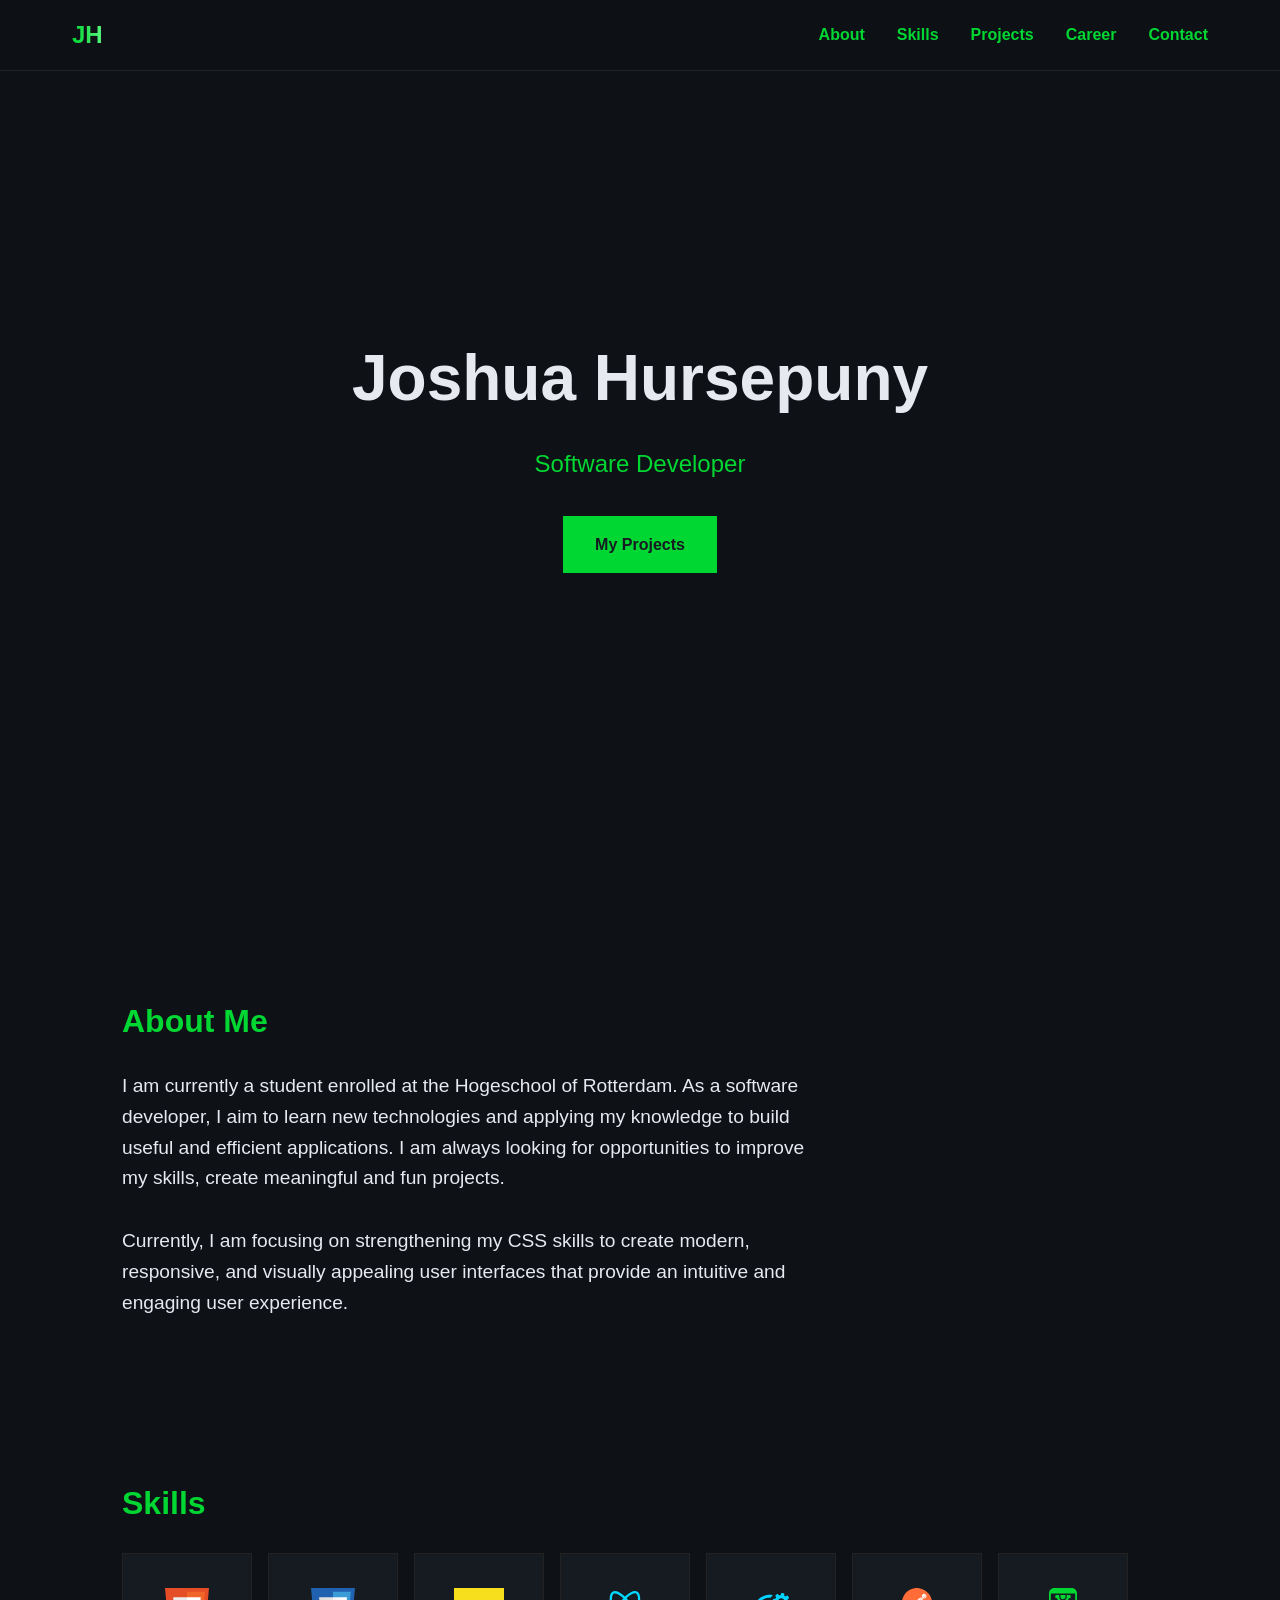
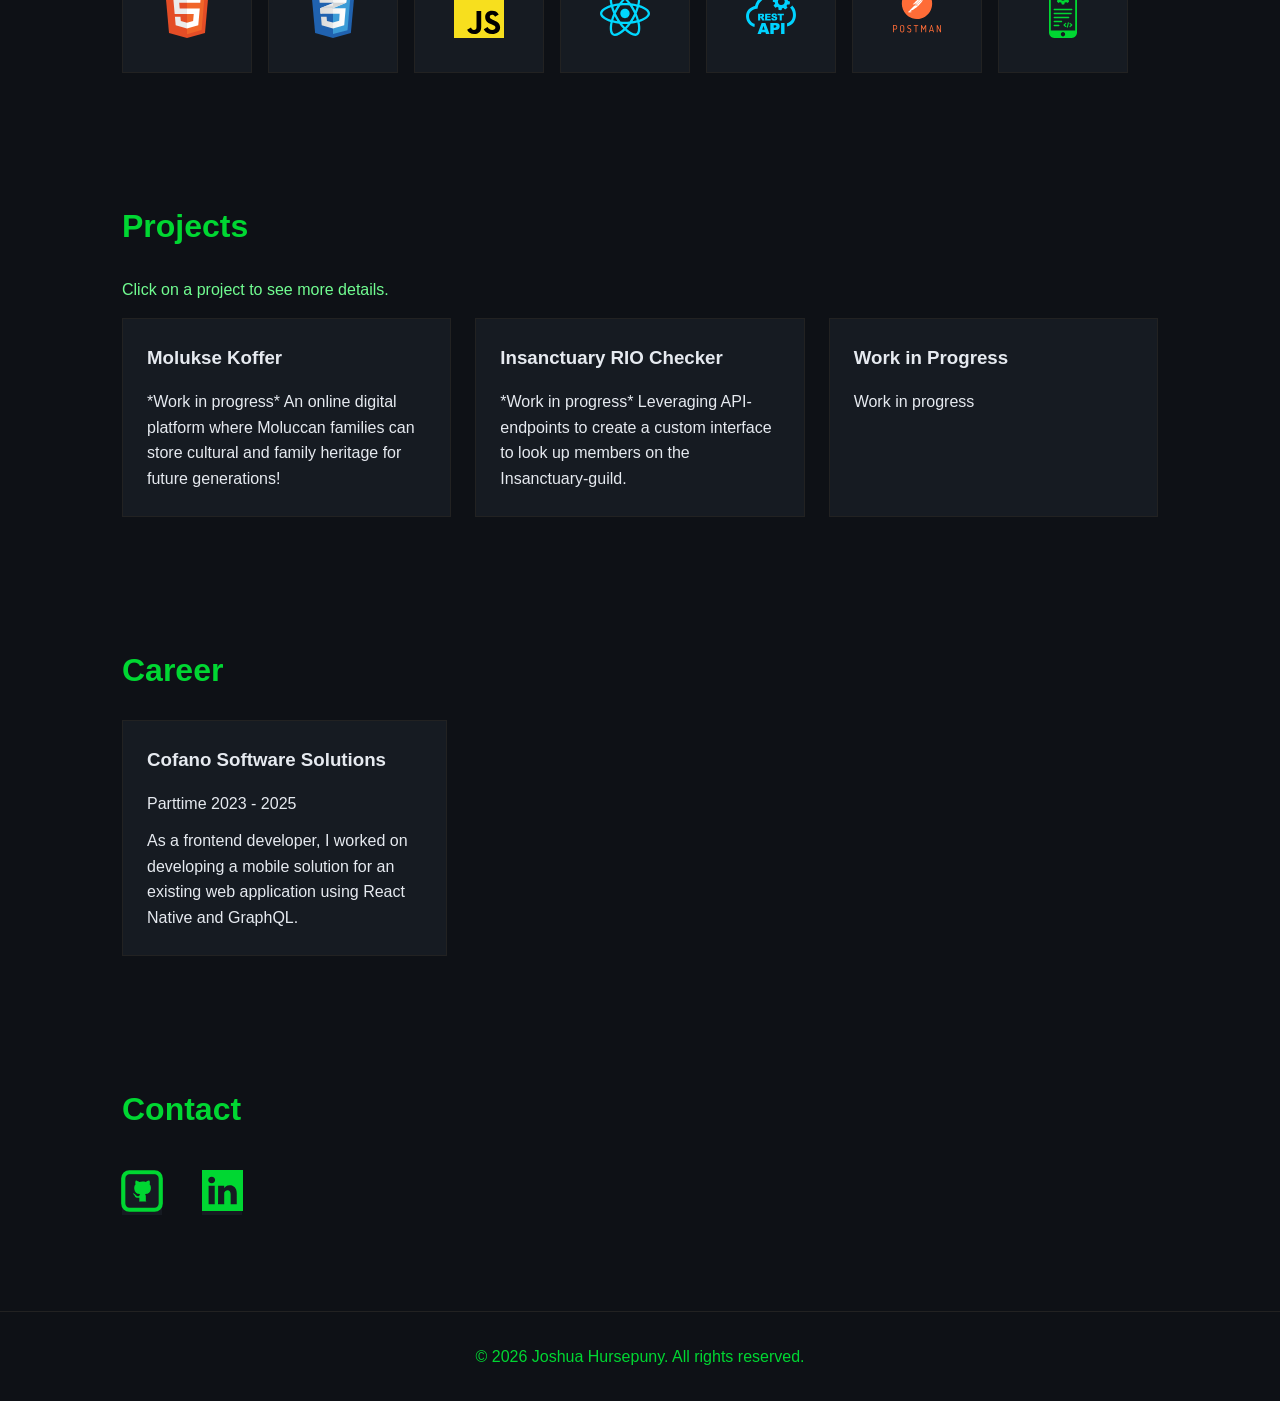
==== commit 72da1b19: "Issue-13: Add Icons instead of plain text to media links, github and linkedin." ====
--- a/index.html
+++ b/index.html
@@ -52,7 +52,6 @@
 
     <section id="skills" class="section">
         <h2>Skills</h2>
-
         <div class="skills-grid">
             <a href="https://www.w3schools.com/html/html_intro.asp" target="_blank" rel="noopener noreferrer">
                 <div class="skill"><img src="assets/html-icon.svg" alt="HTML"> </div>
@@ -86,9 +85,8 @@
 
     <section id="projects" class="section">
         <h2>Projects</h2>
-
+            <p class="call-to-action">Click on a project to see more details.</p>
         <div class="projects-grid">
-
             <div class="project-card">
                 <a href="https://github.com/OzzyOs/De-Koffer" target="_blank">
                     <h3>Molukse Koffer</h3>
@@ -129,12 +127,18 @@
     <section id="contact" class="section">
         <h2>Contact</h2>
 
-        <p>Email: Joshuahursepuny@gmail.com</p>
+        <div class="contact-links">
+            <div class="media-card">
+                <a href="https://github.com/OzzyOs" target="_blank">
+                    <img src="assets/github-square-svgrepo-com.svg" alt="GitHub">
+                </a>
+            </div>
 
-        <div class="contact-links">
-            <p>Find me on</p>
-            <a href="https://github.com/OzzyOs" target="_blank">GitHub</a>
-            <a href="https://nl.linkedin.com/in/joshua-hursepuny" target="_blank">LinkedIn</a>
+            <div class="media-card">
+                <a href="https://www.linkedin.com/in/joshua-hursepuny" target="_blank">
+                    <img src="assets/linkedin-logo-svgrepo-com.svg" alt="LinkedIn">
+                </a>
+            </div>
         </div>
     </section>
 
--- a/styling.css
+++ b/styling.css
@@ -162,6 +162,7 @@
     gap: 1rem;
 
     border: 1px solid #222;
+
     display: flex;
     flex-direction: column;
     align-items: center;
@@ -171,6 +172,7 @@
     min-height: 120px;
 
     color: var(--tertiary);
+    transition: 0.3s;
 }
 
 .skill:hover {
@@ -224,6 +226,12 @@
 .project-card h3 {
     margin-bottom: 1rem;
 }
+
+.call-to-action {
+    margin-bottom: 1rem;
+    color: var(--tertiary);
+}
+
 /* CAREER */
 
 .career-grid {
@@ -257,11 +265,13 @@
 
 /* CONTACT */
 
+
 .contact-links {
     margin-top: 1rem;
 
-    display: flex;
-    gap: 1rem;
+
+    display: flex;
+    gap: 2.5rem;
 }
 
 .contact-links a {
@@ -269,6 +279,22 @@
     text-decoration: none;
 }
 
+.media-card {
+    display: flex;
+    flex-direction: column;
+
+    margin-top: 1rem;
+
+    align-items: center;
+    justify-content: center;
+
+    width: 40px;
+    height: 40px;
+
+    background-color: var(--card);
+
+}
+
 /* FOOTER */
 
 footer {
